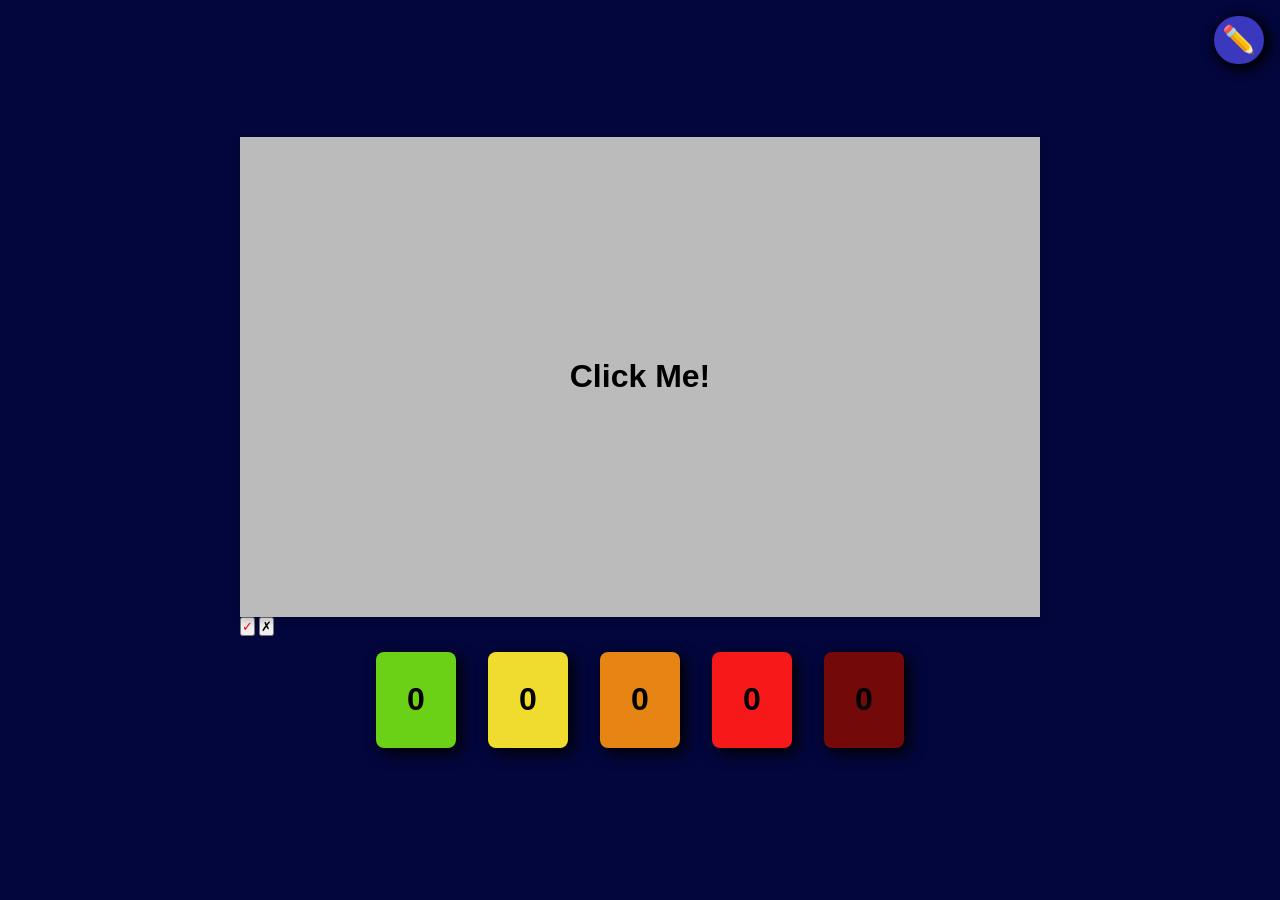
==== index.html @ bee8e63a "Initial commit" ====
<!DOCTYPE html>
<html lang="en">

<head>
  <meta charset="UTF-8">
  <meta http-equiv="X-UA-Compatible" content="IE=edge">
  <meta name="viewport" content="width=device-width, initial-scale=1.0">
  <title>Step Study Flashcards</title>
  <link rel="stylesheet" href="style.css">
</head>

<body>
  <div class="container">

    <div class="flashcard">
      <div class="card">
        <div class="card-container">
          <div class="card-front">
            <h1 id="term">Click Me!</h1>
          </div>
          <div class="card-back">
            <p id="definition"></p>
          </div>
        </div>
      </div>

      <div id="options">
        <button id="got-it">✓</button>
        <button id="missed-it">✗</button>
      </div>
      <div id="levels">
        <div class="level" id="level-1">
          <h1>0</h1>
        </div>
        <div class="level" id="level-2">
          <h1>0</h1>
        </div>
        <div class="level" id="level-3">
          <h1>0</h1>
        </div>
        <div class="level" id="level-4">
          <h1>0</h1>
        </div>
        <div class="level" id="level-5">
          <h1>0</h1>
        </div>
      </div>
    </div>

    <a href="pages/editor.html" id="access-editor">✏️</a>
  </div>

  <script src="script.js"></script>
</body>

</html>
---- style.css ----
@import "styles/cards.css";
@import "styles/background.css";

#access-editor {
  position: absolute;
  top: 1rem;
  right: 1rem;
  text-decoration: none;
  font-size: 1.7rem;
  background-color: #3a38be;
  border-radius: 3rem;
  user-select: none;
  padding: 0.5rem;
  box-shadow: 3px 3px 10px 5px rgba(0, 0, 0, 0.75);
}

#access-editor:hover {
  background-color: #5350f0;
  box-shadow: 3px 3px 10px 5px rgba(27, 27, 27, 0.75);
}

.container {
  position: relative;
}

#got-it {
  color: red;
}
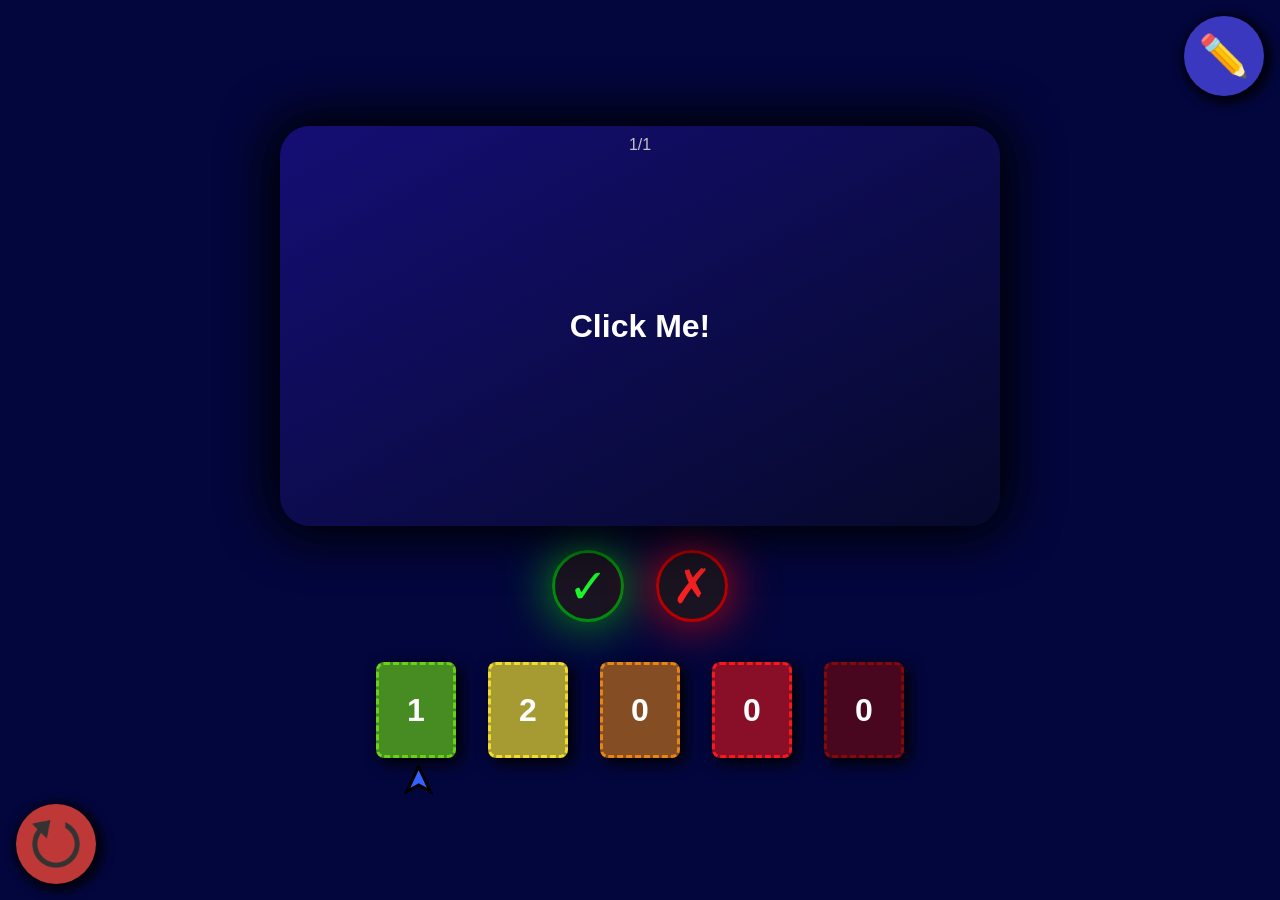
==== commit 58264f98: "Finished main UI and added levels TODO: Editor screen and moving cards through levels" ====
--- a/index.html
+++ b/index.html
@@ -12,43 +12,65 @@
 <body>
   <div class="container">
 
-    <div class="flashcard">
+    <div class="">
       <div class="card">
         <div class="card-container">
-          <div class="card-front">
-            <h1 id="term">Click Me!</h1>
-          </div>
-          <div class="card-back">
-            <p id="definition"></p>
-          </div>
+          
+        </div>
+
+        <div class="cleared hidden">
+          <h1>Nice! This Level is cleared!</h1>
+          <p>Click on the levels on the bottom of the page</p>
         </div>
       </div>
 
       <div id="options">
-        <button id="got-it">✓</button>
-        <button id="missed-it">✗</button>
+        <button id="got-it" class="choice-btn">✓</button>
+        <button id="missed-it" class="choice-btn">✗</button>
       </div>
+
       <div id="levels">
-        <div class="level" id="level-1">
-          <h1>0</h1>
+        <div class="relative">
+          <div class="level" id="level-1">
+            <h1 class="level-label">0</h1>
+          </div>
+          <h1 class="marker hidden" id="mark-1">➤</h1>
         </div>
-        <div class="level" id="level-2">
-          <h1>0</h1>
+
+        <div class="relative">
+          <div class="level" id="level-2">
+            <h1 class="level-label">0</h1>
+          </div>
+          <h1 class="marker hidden" id="mark-2">➤</h1>
         </div>
-        <div class="level" id="level-3">
-          <h1>0</h1>
+
+        <div class="relative">
+          <div class="level" id="level-3">
+            <h1 class="level-label">0</h1>
+          </div>
+          <h1 class="marker hidden" id="mark-3">➤</h1>
         </div>
-        <div class="level" id="level-4">
-          <h1>0</h1>
+
+        <div class="relative">
+          <div class="level" id="level-4">
+            <h1 class="level-label">0</h1>
+          </div>
+          <h1 class="marker hidden" id="mark-4">➤</h1>
         </div>
-        <div class="level" id="level-5">
-          <h1>0</h1>
+
+        <div class="relative">
+          <div class="level" id="level-5">
+            <h1 class="level-label">0</h1>
+          </div>
+          <h1 class="marker hidden" id="mark-5">➤</h1>
         </div>
+
       </div>
     </div>
 
-    <a href="pages/editor.html" id="access-editor">✏️</a>
-  </div>
+    <a href="pages/editor.html" id="access-editor" class="config-btn"><img src="imgs/pencil-emoji.png" alt="Edit!"/></a>
+    <a id="reset-all" class="config-btn"><img src="imgs/restart-emoji.png" alt="Edit!"/></a>
+  </div>  
 
   <script src="script.js"></script>
 </body>
--- a/style.css
+++ b/style.css
@@ -1,28 +1,88 @@
 @import "styles/cards.css";
 @import "styles/background.css";
-
-#access-editor {
-  position: absolute;
-  top: 1rem;
-  right: 1rem;
-  text-decoration: none;
-  font-size: 1.7rem;
-  background-color: #3a38be;
-  border-radius: 3rem;
-  user-select: none;
-  padding: 0.5rem;
-  box-shadow: 3px 3px 10px 5px rgba(0, 0, 0, 0.75);
-}
-
-#access-editor:hover {
-  background-color: #5350f0;
-  box-shadow: 3px 3px 10px 5px rgba(27, 27, 27, 0.75);
-}
 
 .container {
   position: relative;
 }
 
+.hidden {
+  display: none !important;
+}
+
+#options{
+  width: 100%;
+  display: flex;
+  align-items: center;
+  justify-content: center;
+}
+
+.choice-btn {
+  font-size: 3rem;
+  margin: 1.5rem 1rem;
+  width: 4.5rem;
+  height: 4.5rem;
+  border-radius: 10rem;
+  border: 3px solid #000;
+  background-color: #221818bc;
+}
+
+#missed-it{
+  color: #f62121;
+  border-color: #b90000;
+  box-shadow: 0px 0px 50px 0.25px #c50c0c;
+}
+
 #got-it {
-  color: red;
+  color: #1cf62b;
+  border-color: #008c0e;
+  box-shadow: 0px 0px 50px 0.25px #0e9e0b;
 }
+
+.choice-btn:hover{
+  filter: contrast(100%);
+  cursor: pointer;
+}
+
+#term{
+  overflow-wrap: break-word;
+}
+
+.config-btn {
+  position: absolute;
+  text-decoration: none;
+  border-radius: 3rem;
+  user-select: none;
+  padding: 1rem;
+  box-shadow: 3px 3px 10px 5px rgba(0, 0, 0, 0.75);
+  display: flex;
+  align-items: center;
+  justify-content: center;
+}
+
+.config-btn img {
+  width: 3rem;
+}
+
+#access-editor {
+  background-color: #3a38be;
+  top: 1rem;
+  right: 1rem;
+}
+
+#reset-all {
+  background-color: #be3838;
+  bottom: 1rem;
+  left: 1rem;
+}
+
+#reset-all:hover {
+  background-color: #c74e4e;
+  box-shadow: 3px 3px 10px 5px #4a4a4abf;
+  cursor: pointer;
+}
+
+#access-editor:hover {
+  background-color: #5350f0;
+  box-shadow: 3px 3px 10px 5px #4a4a4abf;
+}
+
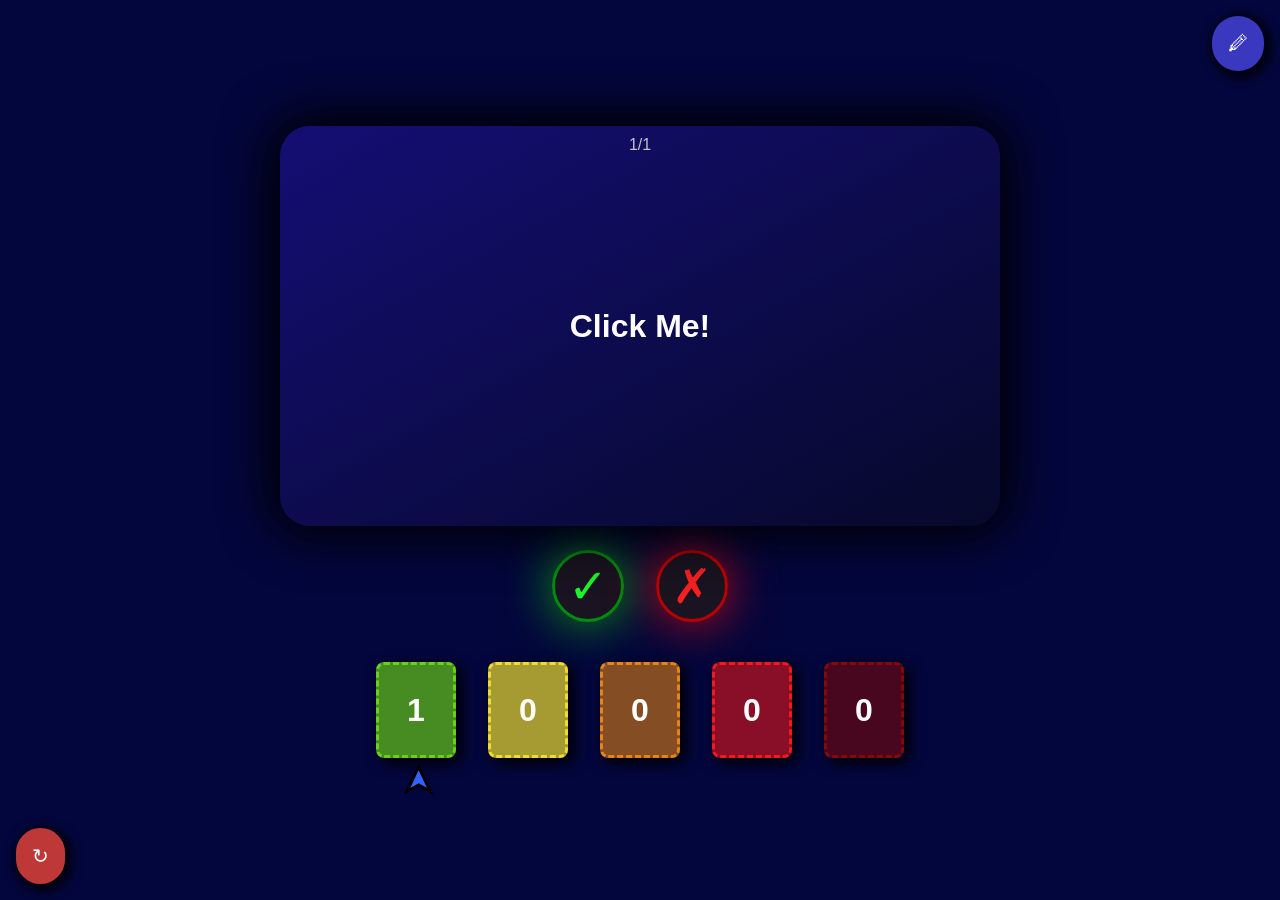
==== commit 3bcaf680: "Finished!" ====
--- a/index.html
+++ b/index.html
@@ -6,7 +6,7 @@
   <meta http-equiv="X-UA-Compatible" content="IE=edge">
   <meta name="viewport" content="width=device-width, initial-scale=1.0">
   <title>Step Study Flashcards</title>
-  <link rel="stylesheet" href="style.css">
+  <link rel="stylesheet" href="styles/style.css">
 </head>
 
 <body>
@@ -15,7 +15,14 @@
     <div class="">
       <div class="card">
         <div class="card-container">
-          
+          <div class="card-front">
+            <h1 id="term"></h1>
+            <p class="card-num"></p>
+          </div>
+          <div class="card-back">
+            <p id="definition"></p>
+            <p class="card-num"></p>
+          </div>
         </div>
 
         <div class="cleared hidden">
@@ -65,12 +72,19 @@
           <h1 class="marker hidden" id="mark-5">➤</h1>
         </div>
 
+        <div class="editor hidden">
+
+          <div class="add-new editor-item">
+            <button id="addnew-btn">+</button>
+          </div>
+        </div>
       </div>
     </div>
 
-    <a href="pages/editor.html" id="access-editor" class="config-btn"><img src="imgs/pencil-emoji.png" alt="Edit!"/></a>
-    <a id="reset-all" class="config-btn"><img src="imgs/restart-emoji.png" alt="Edit!"/></a>
-  </div>  
+    <a id="access-editor" class="config-btn" href="#">🖉</a>
+    <a id="study-btn" class="config-btn hidden" href="#">🕮</a>
+    <a id="reset-all" class="config-btn" href="#">↻</a>
+  </div>
 
   <script src="script.js"></script>
 </body>
--- a/styles/style.css
+++ b/styles/style.css
@@ -0,0 +1,15 @@
+@import "cards.css";
+@import "background.css";
+@import "editor.css";
+@import "buttons.css";
+
+.disabled {
+  pointer-events: none !important;
+  cursor: not-allowed !important;
+  opacity: 0.5 !important;
+  box-shadow: none !important;
+}
+
+.hidden {
+  display: none !important;
+}
